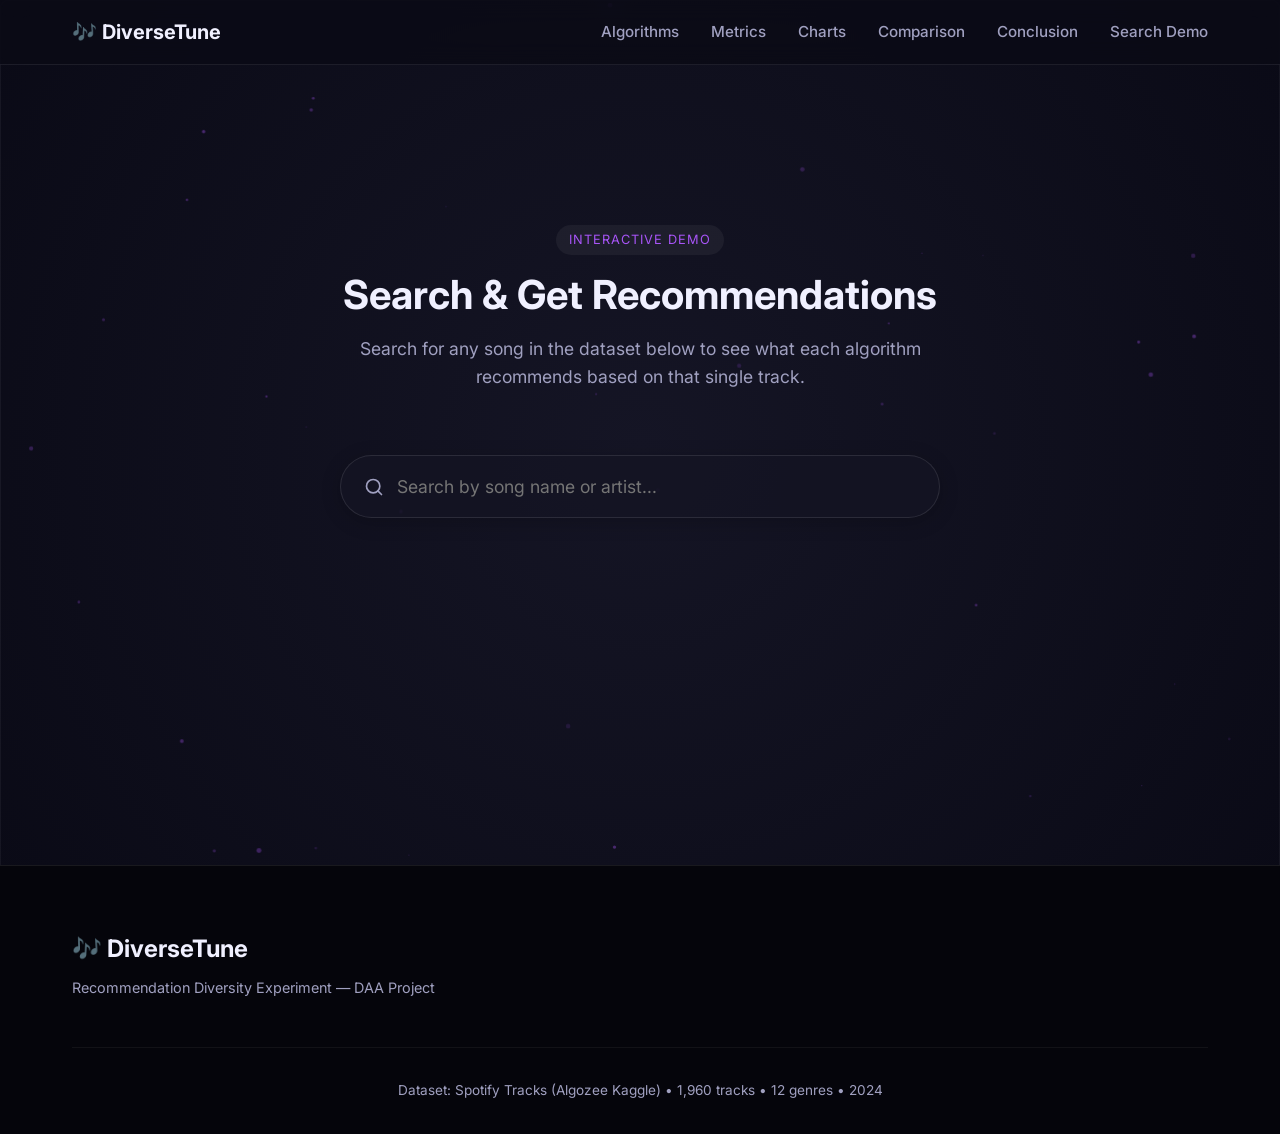
==== search.html @ 47e00410 "initial commit" ====
<!DOCTYPE html>
<html lang="en">
<head>
    <meta charset="UTF-8">
    <meta name="viewport" content="width=device-width, initial-scale=1.0">
    <title>Interactive Search — DiverseTune</title>
    <link href="https://fonts.googleapis.com/css2?family=Inter:wght@300;400;500;600;700;800;900&family=JetBrains+Mono:wght@400;500;600&display=swap" rel="stylesheet">
    <link rel="stylesheet" href="index.css">
    <style>
        /* Slightly adjust main padding for stand-alone page */
        main { padding-top: 4rem; min-height: calc(100vh - 100px); }
    </style>
</head>
<body>
    <canvas id="particles-canvas"></canvas>

    <!-- Navigation -->
    <nav class="sticky-nav" id="sticky-nav">
        <div class="nav-inner">
            <a href="index.html" style="text-decoration:none;"><span class="nav-logo">🎶 DiverseTune</span></a>
            <div class="nav-links">
                <a href="index.html#algorithms" class="nav-link">Algorithms</a>
                <a href="index.html#metrics" class="nav-link">Metrics</a>
                <a href="index.html#visualizations" class="nav-link">Charts</a>
                <a href="index.html#comparison" class="nav-link">Comparison</a>
                <a href="index.html#conclusion" class="nav-link">Conclusion</a>
                <a href="search.html" class="nav-link active">Search Demo</a>
            </div>
        </div>
    </nav>

    <main>
        <section class="section" id="interactive-demo">
            <div class="container">
                <div class="section-header">
                    <span class="section-tag">Interactive Demo</span>
                    <h2 class="section-title">Search & Get Recommendations</h2>
                    <p class="section-desc">Search for any song in the dataset below to see what each algorithm recommends based on that single track.</p>
                </div>
                
                <div class="search-container">
                    <div class="search-input-wrapper">
                        <svg class="search-icon" width="20" height="20" viewBox="0 0 24 24" fill="none" stroke="currentColor" stroke-width="2" stroke-linecap="round" stroke-linejoin="round">
                            <circle cx="11" cy="11" r="8"></circle>
                            <line x1="21" y1="21" x2="16.65" y2="16.65"></line>
                        </svg>
                        <input type="text" id="track-search-input" class="search-input" placeholder="Search by song name or artist..." autocomplete="off">
                        <button type="button" id="search-clear-btn" class="search-action-btn" title="Clear">
                            <svg width="18" height="18" viewBox="0 0 24 24" fill="none" stroke="currentColor" stroke-width="2" stroke-linecap="round" stroke-linejoin="round">
                                <line x1="18" y1="6" x2="6" y2="18"></line>
                                <line x1="6" y1="6" x2="18" y2="18"></line>
                            </svg>
                        </button>
                    </div>
                    <div id="search-results" class="search-results-dropdown">
                        <!-- Filled by JS -->
                    </div>
                </div>

                <div id="demo-seed-info" style="text-align: center; margin-bottom: 2rem; color: #1dd1a1; font-weight: 600; display: none;">
                    Showing recommendations based on: <span id="demo-seed-name"></span>
                </div>

                <div class="recs-grid" id="recs-grid-container" style="display: none;">
                    <div class="recs-card" id="recs-greedy">
                        <h4 class="recs-title recs-title-greedy">🔴 Greedy Picks</h4>
                        <ol class="recs-list" id="recs-list-greedy">
                        </ol>
                    </div>
                    <div class="recs-card" id="recs-content_filtering">
                        <h4 class="recs-title recs-title-content_filtering">🟢 Content Filtering Picks</h4>
                        <ol class="recs-list" id="recs-list-content_filtering">
                        </ol>
                    </div>
                    <div class="recs-card" id="recs-graph_dpp_rerank">
                        <h4 class="recs-title recs-title-graph_dpp_rerank">🟣 Graph DPP Rerank Picks</h4>
                        <ol class="recs-list" id="recs-list-graph_dpp_rerank">
                        </ol>
                    </div>
                </div>
            </div>
        </section>
    </main>

    <!-- Footer -->
    <footer class="footer" id="footer">
        <div class="container">
            <div class="footer-content">
                <div class="footer-brand">
                    <span class="footer-logo">🎶 DiverseTune</span>
                    <p>Recommendation Diversity Experiment — DAA Project</p>
                </div>
            </div>
            <div class="footer-bottom">
                <p>Dataset: Spotify Tracks (Algozee Kaggle) • 1,960 tracks • 12 genres • 2024</p>
            </div>
        </div>
    </footer>

    <script src="app.js"></script>
</body>
</html>
---- index.css ----
/* 
   Premium Dark Mode Styles for DiverseTune 
   Uses Inter & JetBrains Mono, vibrant gradients, glassmorphism, and micro-animations.
*/

:root {
    --bg-dark: #0a0a16;
    --bg-card: rgba(25, 25, 45, 0.6);
    --bg-card-hover: rgba(35, 35, 60, 0.8);
    --text-main: #f0f0ff;
    --text-muted: #a0a0c0;
    
    --accent-greedy: #ff4757;
    --accent-greedy-glow: rgba(255, 71, 87, 0.4);
    
    --accent-similar: #1dd1a1;
    --accent-similar-glow: rgba(29, 209, 161, 0.4);
    
    --accent-graph_dpp_rerank: #9b59b6;
    --accent-graph_dpp_rerank-glow: rgba(155, 89, 182, 0.5);
    
    --gradient-primary: linear-gradient(135deg, #a855f7, #3b82f6);
    --gradient-greedy: linear-gradient(135deg, #ff6b6b, #c0392b);
    --gradient-similar: linear-gradient(135deg, #1dd1a1, #01a3a4);
    --gradient-graph_dpp_rerank: linear-gradient(135deg, #9b59b6, #8e44ad);
    
    --glass-border: rgba(255, 255, 255, 0.08);
    --glass-shadow: 0 8px 32px 0 rgba(0, 0, 0, 0.3);
    
    --radius-md: 12px;
    --radius-lg: 20px;
    
    --transition: all 0.3s cubic-bezier(0.25, 0.8, 0.25, 1);
}

* {
    margin: 0;
    padding: 0;
    box-sizing: border-box;
}

body {
    font-family: 'Inter', sans-serif;
    background-color: var(--bg-dark);
    color: var(--text-main);
    line-height: 1.6;
    overflow-x: hidden;
}

html {
    scroll-behavior: smooth;
    scroll-padding-top: 80px; /* Prevents anchor links from hiding behind sticky nav */
}

/* Background Canvas */
#particles-canvas {
    position: fixed;
    top: 0;
    left: 0;
    width: 100vw;
    height: 100vh;
    z-index: -1;
    background: radial-gradient(circle at center, #151525 0%, #0a0a16 100%);
}

.container {
    max-width: 1200px;
    margin: 0 auto;
    padding: 0 2rem;
}

/* Typography */
h1, h2, h3, h4 {
    font-weight: 700;
    line-height: 1.2;
}

.gradient-text {
    background: var(--gradient-primary);
    -webkit-background-clip: text;
    background-clip: text;
    color: transparent;
}

/* Hero Section */
.hero {
    min-height: 100vh;
    display: flex;
    align-items: center;
    position: relative;
    padding: 6rem 0 3rem;
    text-align: center;
}

.hero-glow {
    position: absolute;
    top: 50%;
    left: 50%;
    transform: translate(-50%, -50%);
    width: 60vw;
    height: 60vw;
    background: radial-gradient(circle, rgba(59, 130, 246, 0.15) 0%, rgba(168, 85, 247, 0.1) 40%, transparent 70%);
    z-index: -1;
    filter: blur(60px);
}

.hero-badge {
    display: inline-block;
    padding: 0.5rem 1rem;
    background: rgba(255, 255, 255, 0.05);
    border: 1px solid var(--glass-border);
    border-radius: 50px;
    font-size: 0.85rem;
    font-weight: 500;
    text-transform: uppercase;
    letter-spacing: 1px;
    margin-bottom: 2rem;
    backdrop-filter: blur(10px);
    color: var(--text-muted);
}

.hero-title {
    font-size: clamp(3rem, 6vw, 5rem);
    margin-bottom: 1.5rem;
    letter-spacing: -1px;
}

.hero-subtitle-text {
    font-size: clamp(1.5rem, 3vw, 2.5rem);
    font-weight: 500;
    color: var(--text-main);
}

.hero-description {
    font-size: 1.1rem;
    color: var(--text-muted);
    max-width: 700px;
    margin: 0 auto 3rem;
}

.hero-stats {
    display: flex;
    justify-content: center;
    flex-wrap: wrap;
    gap: 1.5rem;
    margin-bottom: 4rem;
}

.stat-pill {
    background: var(--bg-card);
    border: 1px solid var(--glass-border);
    backdrop-filter: blur(10px);
    padding: 1rem 1.5rem;
    border-radius: var(--radius-lg);
    display: flex;
    flex-direction: column;
    align-items: center;
    min-width: 140px;
    transition: transform 0.3s ease, border-color 0.3s ease;
}

.stat-pill:hover {
    transform: translateY(-5px);
    border-color: rgba(255, 255, 255, 0.2);
}

.stat-number {
    font-size: 2rem;
    font-weight: 800;
    font-family: 'JetBrains Mono', monospace;
    background: var(--gradient-primary);
    -webkit-background-clip: text;
    background-clip: text;
    color: transparent;
}

.stat-label {
    font-size: 0.85rem;
    color: var(--text-muted);
    text-transform: uppercase;
    letter-spacing: 0.5px;
    margin-top: 0.25rem;
}

/* Interactive Search Demo */
.search-container {
    max-width: 600px;
    margin: 0 auto 3rem;
    position: relative;
}

.search-input-wrapper {
    position: relative;
    display: flex;
    align-items: center;
}

.search-icon {
    position: absolute;
    left: 1.5rem;
    color: var(--text-muted);
    pointer-events: none;
    transition: color 0.3s ease;
}

.search-input {
    width: 100%;
    padding: 1.25rem 3.5rem 1.25rem 3.5rem;
    font-size: 1.1rem;
    font-family: 'Inter', sans-serif;
    background: rgba(20, 20, 35, 0.8);
    border: 1px solid rgba(255, 255, 255, 0.1);
    border-radius: 50px;
    color: white;
    outline: none;
    transition: var(--transition);
    box-shadow: 0 4px 20px rgba(0, 0, 0, 0.2);
}

.search-input:focus {
    border-color: rgba(168, 85, 247, 0.6);
    box-shadow: 0 4px 25px rgba(168, 85, 247, 0.2);
    background: rgba(25, 25, 45, 0.95);
}

.search-input:focus + .search-icon {
    color: var(--accent-graph_dpp_rerank);
}

.search-action-btn {
    position: absolute;
    right: 1.25rem;
    background: none;
    border: none;
    color: var(--text-muted);
    cursor: pointer;
    display: none;
    align-items: center;
    justify-content: center;
    padding: 0.25rem;
    border-radius: 50%;
    transition: all 0.2s ease;
}

.search-action-btn:hover {
    color: white;
    background: rgba(255, 255, 255, 0.1);
}

.search-action-btn.visible {
    display: flex;
}

.search-spinner {
    animation: spin 1s linear infinite;
}

@keyframes spin {
    from { transform: rotate(0deg); }
    to { transform: rotate(360deg); }
}

.search-results-dropdown {
    position: absolute;
    top: 100%;
    left: 0;
    width: 100%;
    margin-top: 0.5rem;
    background: rgba(20, 20, 35, 0.95);
    backdrop-filter: blur(12px);
    border: 1px solid rgba(255, 255, 255, 0.1);
    border-radius: 12px;
    box-shadow: 0 10px 40px rgba(0, 0, 0, 0.5);
    max-height: 350px;
    overflow-y: auto;
    z-index: 50;
    opacity: 0;
    visibility: hidden;
    transform: translateY(-10px);
    transition: all 0.3s ease;
}

.search-results-dropdown.active {
    opacity: 1;
    visibility: visible;
    transform: translateY(0);
}

/* Custom scrollbar for dropdown */
.search-results-dropdown::-webkit-scrollbar {
    width: 6px;
}
.search-results-dropdown::-webkit-scrollbar-track {
    background: transparent;
}
.search-results-dropdown::-webkit-scrollbar-thumb {
    background: rgba(255, 255, 255, 0.2);
    border-radius: 6px;
}

.search-result-item {
    padding: 1rem 1.5rem;
    display: flex;
    justify-content: space-between;
    align-items: center;
    cursor: pointer;
    border-bottom: 1px solid rgba(255, 255, 255, 0.05);
    transition: background 0.2s ease;
}

.search-result-item:last-child {
    border-bottom: none;
}

.search-result-item:hover, .search-result-item.selected {
    background: rgba(255, 255, 255, 0.1);
}

.search-result-name {
    display: block;
    font-weight: 500;
    font-size: 1rem;
    color: var(--text-main);
}

.search-result-artist {
    display: block;
    font-size: 0.85rem;
    color: var(--text-muted);
}

.cta-button {
    display: inline-flex;
    align-items: center;
    gap: 0.5rem;
    padding: 1rem 2rem;
    background: var(--gradient-primary);
    color: white;
    text-decoration: none;
    font-weight: 600;
    border-radius: 50px;
    transition: var(--transition);
    box-shadow: 0 4px 15px rgba(168, 85, 247, 0.3);
}

.cta-button:hover {
    transform: translateY(-2px);
    box-shadow: 0 6px 20px rgba(168, 85, 247, 0.5);
}

/* Nav */
.sticky-nav {
    position: sticky;
    top: 0;
    z-index: 100;
    background: rgba(10, 10, 22, 0.8);
    backdrop-filter: blur(12px);
    border-bottom: 1px solid var(--glass-border);
    padding: 1rem 0;
}

.nav-inner {
    max-width: 1200px;
    margin: 0 auto;
    padding: 0 2rem;
    display: flex;
    justify-content: space-between;
    align-items: center;
}

.nav-logo {
    font-weight: 700;
    font-size: 1.25rem;
    color: var(--text-main);
}

.nav-links {
    display: flex;
    gap: 2rem;
}

.nav-link {
    color: var(--text-muted);
    text-decoration: none;
    font-size: 0.95rem;
    font-weight: 500;
    transition: var(--transition);
}

.nav-link:hover, .nav-link.active {
    color: var(--text-main);
}

/* Sections */
.section {
    padding: 6rem 0;
}

.section-dark {
    background: rgba(0, 0, 0, 0.2);
    border-top: 1px solid rgba(255, 255, 255, 0.02);
    border-bottom: 1px solid rgba(255, 255, 255, 0.02);
}

.section-header {
    text-align: center;
    margin-bottom: 4rem;
}

.section-tag {
    display: inline-block;
    padding: 0.3rem 0.8rem;
    background: rgba(255, 255, 255, 0.05);
    border-radius: 50px;
    font-size: 0.8rem;
    text-transform: uppercase;
    letter-spacing: 1px;
    color: #a855f7;
    margin-bottom: 1rem;
}

.section-title {
    font-size: 2.5rem;
    margin-bottom: 1rem;
}

.section-desc {
    color: var(--text-muted);
    max-width: 600px;
    margin: 0 auto;
    font-size: 1.1rem;
}

/* Algorithms */
.algo-grid {
    display: grid;
    grid-template-columns: repeat(auto-fit, minmax(300px, 1fr));
    gap: 2rem;
}

.algo-card {
    background: var(--bg-card);
    border: 1px solid var(--glass-border);
    border-radius: var(--radius-lg);
    padding: 2.5rem 2rem;
    transition: var(--transition);
    position: relative;
    overflow: hidden;
}

.algo-card::before {
    content: '';
    position: absolute;
    top: 0;
    left: 0;
    width: 100%;
    height: 4px;
    background: transparent;
    transition: var(--transition);
}

#algo-greedy:hover { transform: translateY(-10px); border-color: rgba(255, 71, 87, 0.3); }
#algo-greedy::before { background: var(--gradient-greedy); }

#algo-content_filtering:hover { transform: translateY(-10px); border-color: rgba(29, 209, 161, 0.3); }
#algo-content_filtering::before { background: var(--gradient-similar); }

#algo-graph_dpp_rerank:hover { transform: translateY(-10px); border-color: rgba(155, 89, 182, 0.3); box-shadow: 0 10px 40px rgba(155, 89, 182, 0.15); }
#algo-graph_dpp_rerank::before { background: var(--gradient-graph_dpp_rerank); }

.algo-card-featured {
    border-color: rgba(155, 89, 182, 0.3);
    background: linear-gradient(to bottom, rgba(25, 25, 45, 0.8), rgba(20, 20, 35, 0.9));
}

.featured-badge {
    position: absolute;
    top: 1rem;
    right: 1rem;
    background: var(--gradient-graph_dpp_rerank);
    color: white;
    font-size: 0.75rem;
    font-weight: 700;
    padding: 0.25rem 0.75rem;
    border-radius: 50px;
    text-transform: uppercase;
    box-shadow: 0 2px 10px rgba(155, 89, 182, 0.4);
}

.algo-icon {
    width: 64px;
    height: 64px;
    border-radius: 16px;
    display: flex;
    align-items: center;
    justify-content: center;
    margin-bottom: 1.5rem;
}

.algo-icon-greedy { background: rgba(255, 71, 87, 0.1); color: var(--accent-greedy); }
.algo-icon-content_filtering { background: rgba(29, 209, 161, 0.1); color: var(--accent-similar); }
.algo-icon-graph_dpp_rerank { background: rgba(155, 89, 182, 0.1); color: var(--accent-graph_dpp_rerank); }

.algo-name {
    font-size: 1.5rem;
    margin-bottom: 0.25rem;
}

.algo-type {
    display: inline-block;
    font-size: 0.85rem;
    color: var(--text-muted);
    margin-bottom: 1rem;
}

.algo-desc {
    color: var(--text-muted);
    font-size: 0.95rem;
    margin-bottom: 1.5rem;
    min-height: 80px;
}

.algo-traits {
    display: flex;
    flex-wrap: wrap;
    gap: 0.5rem;
    margin-bottom: 1.5rem;
}

.trait {
    font-size: 0.75rem;
    padding: 0.25rem 0.75rem;
    border-radius: 4px;
    font-weight: 600;
}

.trait-bad { background: rgba(255, 71, 87, 0.15); color: #ff6b6b; }
.trait-neutral { background: rgba(255, 255, 255, 0.1); color: #ccc; }
.trait-good { background: rgba(29, 209, 161, 0.15); color: #1dd1a1; }

.algo-complexity {
    display: flex;
    justify-content: space-between;
    font-family: 'JetBrains Mono', monospace;
    font-size: 0.8rem;
    color: var(--text-muted);
    padding-top: 1rem;
    border-top: 1px dashed rgba(255, 255, 255, 0.1);
}

/* Metrics Dashboard */
.metrics-dashboard {
    display: grid;
    grid-template-columns: repeat(auto-fit, minmax(300px, 1fr));
    gap: 2rem;
    margin-bottom: 4rem;
}

.metric-column {
    background: var(--bg-card);
    border: 1px solid var(--glass-border);
    border-radius: var(--radius-lg);
    overflow: hidden;
}

.metric-column-featured {
    border-color: rgba(155, 89, 182, 0.3);
    box-shadow: 0 0 30px rgba(155, 89, 182, 0.1);
}

.metric-header {
    padding: 1.5rem;
    text-align: center;
    border-bottom: 1px solid var(--glass-border);
}

.metric-header h3 { margin-bottom: 0.25rem; }
.metric-header span { font-size: 0.8rem; opacity: 0.8; }

.metric-header-greedy { background: rgba(255, 71, 87, 0.1); color: #ff6b6b; }
.metric-header-content_filtering { background: rgba(29, 209, 161, 0.1); color: #1dd1a1; }
.metric-header-graph_dpp_rerank { background: rgba(155, 89, 182, 0.15); color: #e056fd; }

.metric-body {
    padding: 1.5rem;
}

.metric-item {
    margin-bottom: 1.5rem;
}
.metric-item:last-child { margin-bottom: 0; }

.metric-bar-container {
    height: 8px;
    background: rgba(255, 255, 255, 0.05);
    border-radius: 4px;
    margin-bottom: 0.5rem;
    overflow: hidden;
}

.metric-bar {
    height: 100%;
    border-radius: 4px;
    width: 0; /* Animated via JS */
    transition: width 1.5s cubic-bezier(0.25, 1, 0.5, 1);
}

.metric-bar-greedy { background: var(--gradient-greedy); }
.metric-bar-content_filtering { background: var(--gradient-similar); }
.metric-bar-graph_dpp_rerank { background: var(--gradient-graph_dpp_rerank); }

.metric-info {
    display: flex;
    justify-content: space-between;
    font-size: 0.85rem;
}

.metric-label { color: var(--text-muted); }
.metric-value { 
    font-family: 'JetBrains Mono', monospace; 
    font-weight: 600; 
    color: var(--text-main);
}

/* Console Output */
.console-output {
    background: #0d0d16;
    border: 1px solid #2a2a3e;
    border-radius: 8px;
    overflow: hidden;
    max-width: 800px;
    margin: 0 auto;
}

.console-header {
    background: #1a1a2e;
    padding: 0.75rem 1rem;
    display: flex;
    align-items: center;
    border-bottom: 1px solid #2a2a3e;
}

.console-dots {
    display: flex;
    gap: 6px;
    margin-right: 15px;
}

.console-dots span {
    width: 12px;
    height: 12px;
    border-radius: 50%;
}
.console-dots span:nth-child(1) { background: #ff5f56; }
.console-dots span:nth-child(2) { background: #ffbd2e; }
.console-dots span:nth-child(3) { background: #27c93f; }

.console-title {
    color: #8a8a9e;
    font-size: 0.85rem;
    font-family: 'Inter', sans-serif;
}

.console-body {
    padding: 1.5rem;
    margin: 0;
    overflow-x: auto;
}

.console-body code {
    font-family: 'JetBrains Mono', monospace;
    font-size: 0.9rem;
    line-height: 1.5;
    color: #e0e0ff;
}

/* Visualizations */
.charts-grid {
    display: grid;
    grid-template-columns: 1fr 1fr;
    gap: 2rem;
}

.chart-card {
    background: var(--bg-card);
    border: 1px solid var(--glass-border);
    border-radius: var(--radius-lg);
    padding: 2rem;
    display: flex;
    flex-direction: column;
}

.chart-card-wide {
    grid-column: 1 / -1;
}

.chart-title {
    font-size: 1.25rem;
    margin-bottom: 0.5rem;
}

.chart-desc {
    color: var(--text-muted);
    font-size: 0.9rem;
    margin-bottom: 1.5rem;
}

canvas {
    width: 100% !important;
    height: auto !important;
    background: rgba(15, 15, 35, 0.5);
    border-radius: 8px;
    border: 1px solid rgba(255, 255, 255, 0.05);
}

/* Comparison Table */
.table-wrapper {
    overflow-x: auto;
    background: var(--bg-card);
    border: 1px solid var(--glass-border);
    border-radius: var(--radius-lg);
}

.comparison-table {
    width: 100%;
    border-collapse: collapse;
    text-align: left;
}

.comparison-table th, .comparison-table td {
    padding: 1.25rem 1.5rem;
    border-bottom: 1px solid rgba(255, 255, 255, 0.05);
}

.comparison-table th {
    font-weight: 600;
    font-size: 1.1rem;
    background: rgba(0, 0, 0, 0.2);
}

.comparison-table th small {
    display: block;
    font-size: 0.8rem;
    font-weight: 400;
    color: var(--text-muted);
    margin-top: 0.25rem;
}

.th-greedy { color: #ff6b6b; }
.th-content_filtering { color: #1dd1a1; }
.th-graph_dpp_rerank { color: #e056fd; }

.td-label {
    font-weight: 500;
    color: var(--text-main);
    width: 25%;
}

.td-best {
    font-weight: 700;
    border: 1px solid rgba(255, 255, 255, 0.1);
    background: rgba(255, 255, 255, 0.05);
}

.td-winner {
    text-align: center;
}

.winner-badge {
    display: inline-block;
    padding: 0.3rem 0.8rem;
    border-radius: 50px;
    font-size: 0.8rem;
    font-weight: 600;
    text-transform: uppercase;
}

.winner-greedy { background: rgba(255, 71, 87, 0.1); color: #ff6b6b; }
.winner-content_filtering { background: rgba(29, 209, 161, 0.1); color: #1dd1a1; }
.winner-graph_dpp_rerank { background: rgba(155, 89, 182, 0.2); color: #e056fd; border: 1px solid rgba(155, 89, 182, 0.3); }

.bias-indicator {
    font-size: 0.85rem;
    padding: 0.2rem 0.5rem;
    border-radius: 4px;
}
.bias-high { background: rgba(255, 71, 87, 0.15); color: #ff6b6b; }
.bias-medium { background: rgba(243, 156, 18, 0.15); color: #f39c12; }
.bias-low { background: rgba(29, 209, 161, 0.15); color: #1dd1a1; }

/* Sample Recommendations */
.recs-grid {
    display: grid;
    grid-template-columns: repeat(auto-fit, minmax(300px, 1fr));
    gap: 1.5rem;
}

.recs-card {
    background: var(--bg-card);
    border: 1px solid var(--glass-border);
    border-radius: var(--radius-md);
    padding: 1.5rem;
    max-height: 500px;
    overflow-y: auto;
}

.recs-title {
    margin-bottom: 1rem;
    padding-bottom: 0.5rem;
    border-bottom: 1px solid var(--glass-border);
}

.recs-title-greedy { color: #ff6b6b; }
.recs-title-content_filtering { color: #1dd1a1; }
.recs-title-graph_dpp_rerank { color: #e056fd; }

.recs-list {
    list-style: none;
}

.recs-item {
    padding: 0.75rem 0;
    border-bottom: 1px dashed rgba(255, 255, 255, 0.05);
    display: flex;
    justify-content: space-between;
    align-items: center;
}

.recs-item:last-child {
    border-bottom: none;
}

.recs-song {
    display: flex;
    flex-direction: column;
}

.recs-name {
    font-weight: 500;
    font-size: 0.95rem;
}

.recs-artist {
    font-size: 0.8rem;
    color: var(--text-muted);
}

.recs-pop {
    font-family: 'JetBrains Mono', monospace;
    font-size: 0.8rem;
    padding: 0.2rem 0.5rem;
    border-radius: 12px;
    background: rgba(255, 255, 255, 0.05);
}

.pop-high { color: #ff6b6b; }
.pop-med { color: #f39c12; }
.pop-low { color: #1dd1a1; }

/* Conclusions */
.conclusion-grid {
    display: grid;
    grid-template-columns: repeat(auto-fit, minmax(280px, 1fr));
    gap: 1.5rem;
    margin-bottom: 4rem;
}

.conclusion-card {
    background: var(--bg-card);
    border: 1px solid var(--glass-border);
    border-radius: var(--radius-md);
    padding: 2rem;
    transition: var(--transition);
}

.conclusion-card:hover {
    transform: translateY(-5px);
    background: rgba(35, 35, 60, 0.9);
}

.conclusion-icon {
    font-size: 2.5rem;
    margin-bottom: 1rem;
}

.conclusion-card h3 {
    margin-bottom: 1rem;
    font-size: 1.25rem;
}

.conclusion-card p {
    color: var(--text-muted);
    font-size: 0.95rem;
}

.conclusion-winner {
    background: linear-gradient(135deg, rgba(155, 89, 182, 0.1), rgba(59, 130, 246, 0.1));
    border-color: rgba(155, 89, 182, 0.3);
}

/* Formulas */
.formula-card {
    background: #11111e;
    border: 1px dashed rgba(255, 255, 255, 0.15);
    border-radius: var(--radius-lg);
    padding: 2.5rem;
}

.formula-card h3 {
    text-align: center;
    margin-bottom: 2rem;
    color: var(--text-muted);
}

.formula-grid {
    display: grid;
    grid-template-columns: repeat(auto-fit, minmax(300px, 1fr));
    gap: 2rem;
}

.formula-item {
    text-align: center;
}

.formula-item h4 {
    font-size: 1rem;
    margin-bottom: 1rem;
    color: #e0e0ff;
}

.formula-math {
    background: #0a0a16;
    padding: 1rem;
    border-radius: 8px;
    font-family: 'JetBrains Mono', serif;
    font-size: 1.2rem;
    margin-bottom: 0.75rem;
    display: inline-flex;
    align-items: center;
    letter-spacing: 1px;
}

.formula-item p {
    font-size: 0.85rem;
    color: var(--text-muted);
}

.frac {
    display: inline-flex;
    flex-direction: column;
    align-items: center;
    margin: 0 0.5rem;
    vertical-align: middle;
}

.num {
    border-bottom: 1px solid #fff;
    padding: 0 0.2rem;
}

.den {
    padding: 0 0.2rem;
}

/* Footer */
.footer {
    border-top: 1px solid var(--glass-border);
    padding: 4rem 0 2rem;
    background: #05050b;
}

.footer-content {
    display: flex;
    justify-content: space-between;
    flex-wrap: wrap;
    gap: 2rem;
    margin-bottom: 3rem;
}

.footer-logo {
    display: block;
    font-size: 1.5rem;
    font-weight: 700;
    margin-bottom: 0.5rem;
}

.footer-brand p {
    color: var(--text-muted);
    font-size: 0.9rem;
}

.footer-tech h4 {
    margin-bottom: 1rem;
    color: var(--text-main);
}

.tech-pills {
    display: flex;
    flex-wrap: wrap;
    gap: 0.5rem;
}

.tech-pills span {
    background: rgba(255, 255, 255, 0.05);
    padding: 0.25rem 0.75rem;
    border-radius: 50px;
    font-size: 0.8rem;
    color: var(--text-muted);
}

.footer-bottom {
    text-align: center;
    padding-top: 2rem;
    border-top: 1px solid rgba(255, 255, 255, 0.05);
    color: var(--text-muted);
    font-size: 0.85rem;
}

/* Responsive */
@media (max-width: 768px) {
    .charts-grid {
        grid-template-columns: 1fr;
    }
    .nav-links {
        display: none;
    }
}
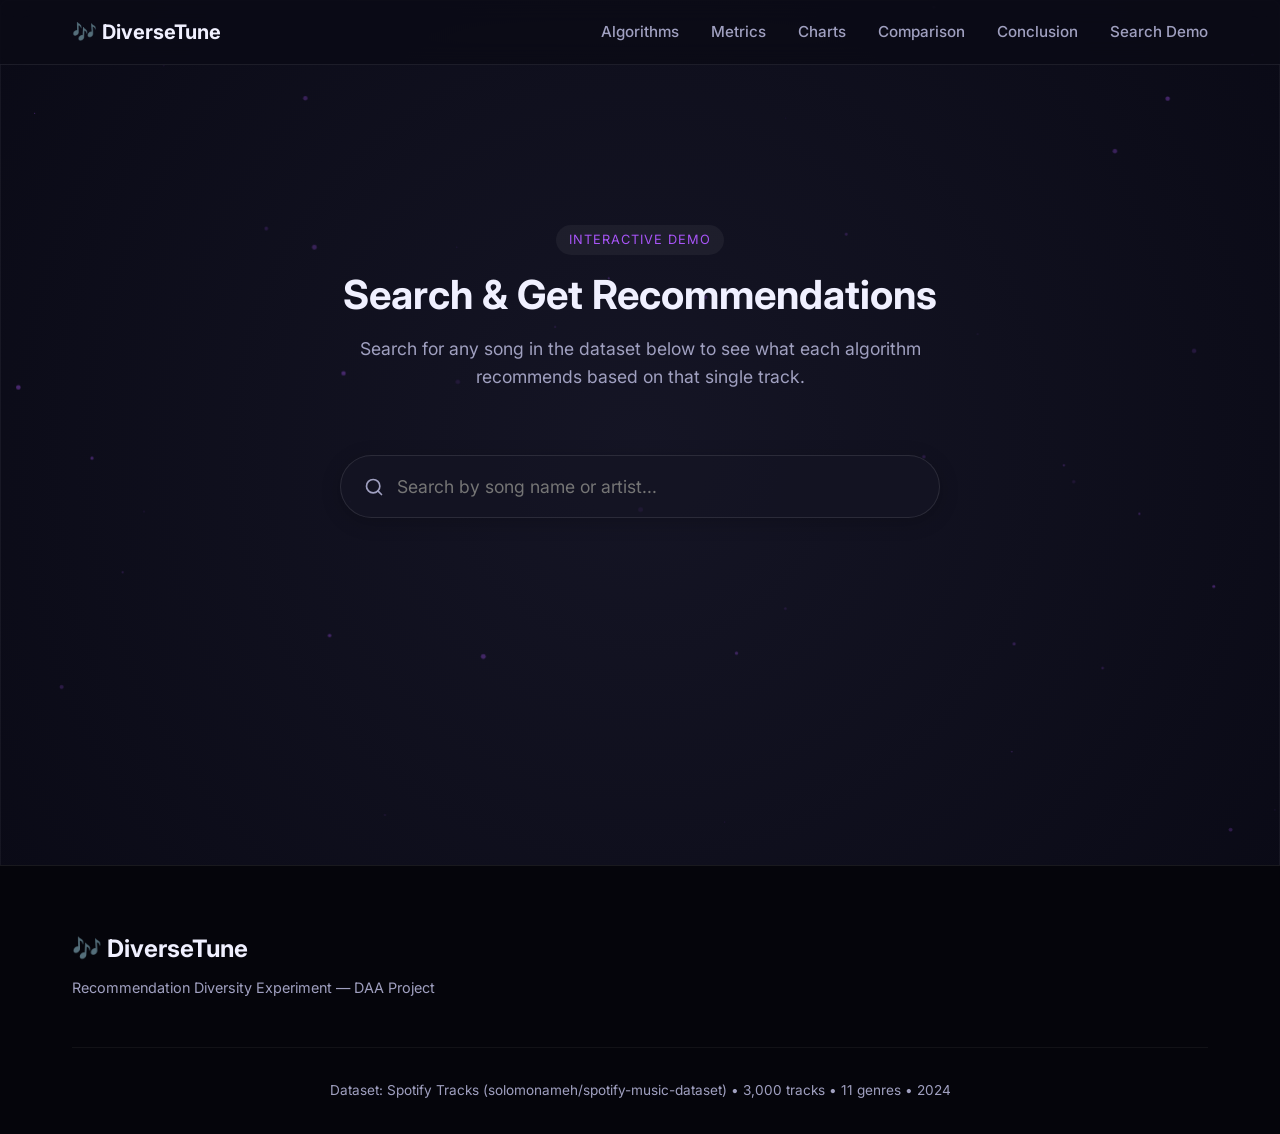
==== commit 3171e195: "pre-fix baseline" ====
--- a/search.html
+++ b/search.html
@@ -92,7 +92,7 @@
                 </div>
             </div>
             <div class="footer-bottom">
-                <p>Dataset: Spotify Tracks (Algozee Kaggle) • 1,960 tracks • 12 genres • 2024</p>
+                <p>Dataset: Spotify Tracks (solomonameh/spotify-music-dataset) • 3,000 tracks • 11 genres • 2024</p>
             </div>
         </div>
     </footer>
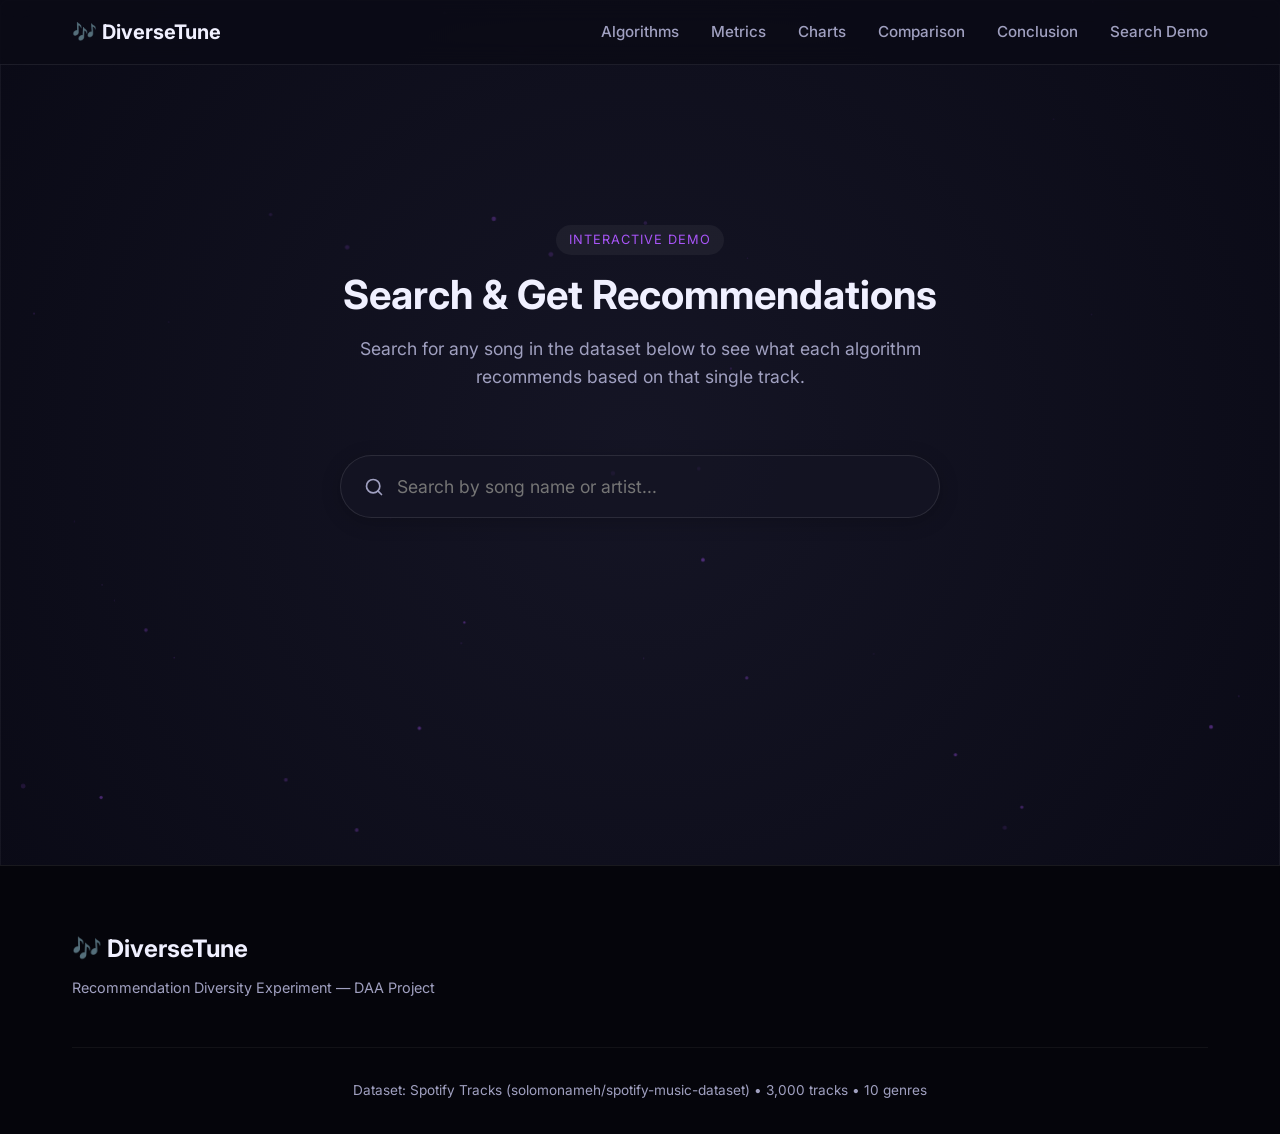
==== commit 0ad33ebf: "Replace stale hard-coded results in the web UI with data rendered from results.json - index.html: re" ====
--- a/search.html
+++ b/search.html
@@ -72,6 +72,16 @@
                         <ol class="recs-list" id="recs-list-content_filtering">
                         </ol>
                     </div>
+                    <div class="recs-card" id="recs-mmr">
+                        <h4 class="recs-title recs-title-mmr">🟠 MMR (λ=0.7) Picks</h4>
+                        <ol class="recs-list" id="recs-list-mmr">
+                        </ol>
+                    </div>
+                    <div class="recs-card" id="recs-mmr_floor">
+                        <h4 class="recs-title recs-title-mmr_floor">🟩 MMR + Niche Floor Picks</h4>
+                        <ol class="recs-list" id="recs-list-mmr_floor">
+                        </ol>
+                    </div>
                     <div class="recs-card" id="recs-graph_dpp_rerank">
                         <h4 class="recs-title recs-title-graph_dpp_rerank">🟣 Graph DPP Rerank Picks</h4>
                         <ol class="recs-list" id="recs-list-graph_dpp_rerank">
@@ -92,7 +102,7 @@
                 </div>
             </div>
             <div class="footer-bottom">
-                <p>Dataset: Spotify Tracks (solomonameh/spotify-music-dataset) • 3,000 tracks • 11 genres • 2024</p>
+                <p>Dataset: Spotify Tracks (solomonameh/spotify-music-dataset) • 3,000 tracks • 10 genres</p>
             </div>
         </div>
     </footer>
--- a/index.css
+++ b/index.css
@@ -1025,3 +1025,31 @@
         display: none;
     }
 }
+
+/* ── Added series: MMR (amber) and MMR + niche floor (green); colours match the plots ── */
+:root {
+    --accent-mmr: #f59e0b;
+    --gradient-mmr: linear-gradient(135deg, #fbbf24, #d97706);
+    --accent-mmr_floor: #22c55e;
+    --gradient-mmr_floor: linear-gradient(135deg, #4ade80, #16a34a);
+}
+#algo-mmr:hover { transform: translateY(-10px); border-color: rgba(245, 158, 11, 0.3); }
+#algo-mmr::before { background: var(--gradient-mmr); }
+#algo-mmr_floor:hover { transform: translateY(-10px); border-color: rgba(34, 197, 94, 0.3); }
+#algo-mmr_floor::before { background: var(--gradient-mmr_floor); }
+.algo-icon-mmr { background: rgba(245, 158, 11, 0.12); color: var(--accent-mmr); }
+.algo-icon-mmr_floor { background: rgba(34, 197, 94, 0.12); color: var(--accent-mmr_floor); }
+.metric-header-mmr { background: rgba(245, 158, 11, 0.12); color: #fbbf24; }
+.metric-header-mmr_floor { background: rgba(34, 197, 94, 0.12); color: #4ade80; }
+.metric-bar-mmr { background: var(--gradient-mmr); }
+.metric-bar-mmr_floor { background: var(--gradient-mmr_floor); }
+.th-mmr { color: #fbbf24; }
+.th-mmr_floor { color: #4ade80; }
+.winner-mmr { background: rgba(245, 158, 11, 0.12); color: #fbbf24; }
+.winner-mmr_floor { background: rgba(34, 197, 94, 0.12); color: #4ade80; }
+.recs-title-mmr { color: #fbbf24; }
+.recs-title-mmr_floor { color: #4ade80; }
+.stat-note { color: var(--text-muted); font-size: 0.85rem; margin-top: 1rem; line-height: 1.5; }
+.metric-sub { display: block; color: var(--text-muted); font-size: 0.75rem; }
+.td-note { color: var(--text-muted); font-size: 0.75rem; display: block; }
+.load-error { padding: 2rem; text-align: center; color: #ff6b6b; border: 1px dashed rgba(255,107,107,0.4); border-radius: 12px; }
